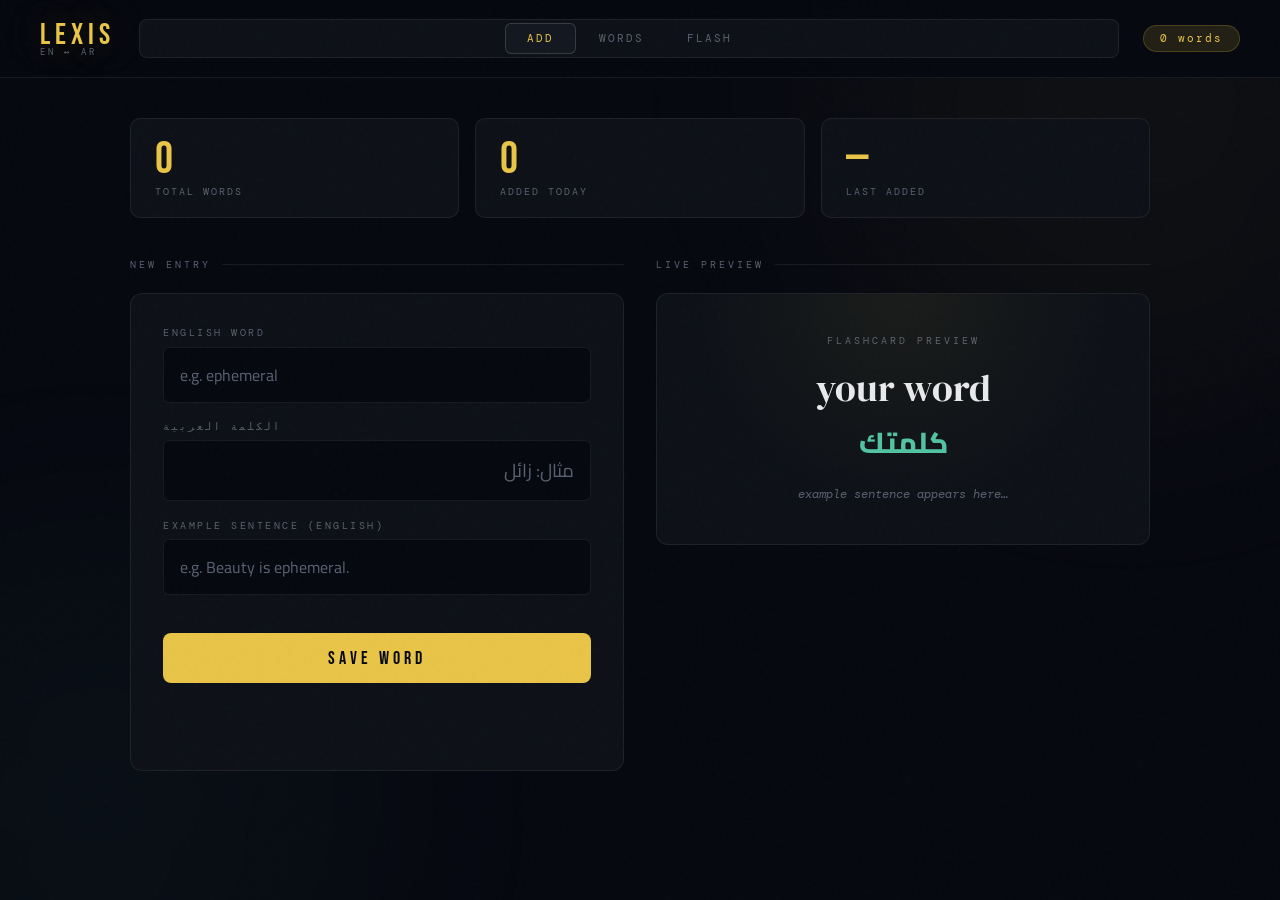
==== flashcard-app.html @ 3bc61e68 "initial commit" ====
<!doctype html>
<html lang="en">
  <head>
    <meta charset="UTF-8" />
    <meta name="viewport" content="width=device-width, initial-scale=1.0" />
    <title>LEXIS — EN↔AR Vocabulary</title>
    <link
      href="https://fonts.googleapis.com/css2?family=Bebas+Neue&family=DM+Serif+Display:ital@0;1&family=DM+Mono:wght@400;500&family=Cairo:wght@300;400;600;700;900&display=swap"
      rel="stylesheet"
    />
    <link rel="stylesheet" href="./style.css" />
  </head>
  <body>
    <div class="blob b1"></div>
    <div class="blob b2"></div>
    <div class="app">
      <header>
        <div class="logo">LEXIS<small>EN ↔ AR</small></div>
        <nav>
          <button class="active" onclick="show('add')">Add</button>
          <button onclick="show('list')">Words</button>
          <button onclick="show('flash')">Flash</button>
        </nav>
        <span class="badge" id="badge">0 words</span>
      </header>

      <main>
        <!-- ADD -->
        <div class="panel visible" id="panel-add">
          <div class="stats-strip">
            <div class="stat-box">
              <div class="sv" id="s-total">0</div>
              <div class="sl">Total Words</div>
            </div>
            <div class="stat-box">
              <div class="sv" id="s-today">0</div>
              <div class="sl">Added Today</div>
            </div>
            <div class="stat-box">
              <div class="sv" id="s-last">—</div>
              <div class="sl">Last Added</div>
            </div>
          </div>
          <div class="add-grid">
            <div>
              <div class="sec-lbl">New Entry</div>
              <div class="form-box">
                <div class="field">
                  <label>English Word</label
                  ><input
                    id="f-en"
                    type="text"
                    placeholder="e.g. ephemeral"
                    autocomplete="off"
                  />
                </div>
                <div class="field">
                  <label>الكلمة العربية</label
                  ><input
                    id="f-ar"
                    type="text"
                    class="ar"
                    placeholder="مثال: زائل"
                    dir="rtl"
                    autocomplete="off"
                  />
                </div>
                <div class="field">
                  <label>Example Sentence (English)</label
                  ><input
                    id="f-ex"
                    type="text"
                    placeholder="e.g. Beauty is ephemeral."
                    autocomplete="off"
                  />
                </div>
                <button class="save-btn" onclick="addWord()">SAVE WORD</button>
                <div class="toast" id="toast">
                  ✓ &nbsp; Word saved to your deck
                </div>
              </div>
            </div>
            <div>
              <div class="sec-lbl">Live Preview</div>
              <div class="preview-box">
                <div class="prev-tag">Flashcard Preview</div>
                <div class="prev-en" id="pv-en">your word</div>
                <div class="prev-ar" id="pv-ar">كلمتك</div>
                <div class="prev-ex" id="pv-ex">
                  example sentence appears here…
                </div>
              </div>
            </div>
          </div>
        </div>

        <!-- LIST -->
        <div class="panel" id="panel-list">
          <div class="list-bar">
            <div class="srch-wrap">
              <svg
                width="14"
                height="14"
                viewBox="0 0 24 24"
                fill="none"
                stroke="currentColor"
                stroke-width="2.5"
              >
                <circle cx="11" cy="11" r="8" />
                <path d="m21 21-4.35-4.35" />
              </svg>
              <input
                type="text"
                id="search"
                placeholder="Search English or Arabic…"
                oninput="renderList()"
              />
            </div>
            <span class="cnt-pill" id="cnt">0 words</span>
          </div>
          <div class="word-grid" id="word-grid"></div>
        </div>

        <!-- FLASH -->
        <div class="panel" id="panel-flash">
          <div id="flash-root"></div>
        </div>
      </main>
    </div>

    <script src="./main.js"></script>
  </body>
</html>
---- style.css ----
:root {
  --bg: #060810;
  --surface: #0d1117;
  --surface2: #131820;
  --border: rgba(255, 255, 255, 0.07);
  --border-bright: rgba(255, 255, 255, 0.15);
  --text: #e8eaf0;
  --text-dim: #5a6070;
  --text-mid: #9aa0b0;
  --accent: #e8c547;
  --accent-dim: rgba(232, 197, 71, 0.12);
  --accent2: #4fc3a1;
  --accent2-dim: rgba(79, 195, 161, 0.1);
  --red: #e85d47;
  --red-dim: rgba(232, 93, 71, 0.1);
}
*,
*::before,
*::after {
  margin: 0;
  padding: 0;
  box-sizing: border-box;
}
html {
  scroll-behavior: smooth;
}
body {
  font-family: "Cairo", sans-serif;
  background: var(--bg);
  color: var(--text);
  min-height: 100vh;
  overflow-x: hidden;
}
body::before {
  content: "";
  position: fixed;
  inset: 0;
  background-image: url("data:image/svg+xml,%3Csvg viewBox='0 0 256 256' xmlns='http://www.w3.org/2000/svg'%3E%3Cfilter id='n'%3E%3CfeTurbulence type='fractalNoise' baseFrequency='0.9' numOctaves='4' stitchTiles='stitch'/%3E%3C/filter%3E%3Crect width='100%25' height='100%25' filter='url(%23n)' opacity='0.04'/%3E%3C/svg%3E");
  pointer-events: none;
  z-index: 1000;
  opacity: 0.5;
}
.blob {
  position: fixed;
  border-radius: 50%;
  filter: blur(120px);
  pointer-events: none;
  z-index: 0;
}
.b1 {
  width: 600px;
  height: 600px;
  background: rgba(232, 197, 71, 0.04);
  top: -200px;
  right: -150px;
}
.b2 {
  width: 500px;
  height: 500px;
  background: rgba(79, 195, 161, 0.04);
  bottom: -150px;
  left: -150px;
}

.app {
  position: relative;
  z-index: 1;
  min-height: 100vh;
  display: flex;
  flex-direction: column;
}

/* HEADER */
header {
  display: grid;
  grid-template-columns: auto 1fr auto;
  align-items: center;
  gap: 1.5rem;
  padding: 1.2rem 2.5rem;
  border-bottom: 1px solid var(--border);
  position: sticky;
  top: 0;
  background: rgba(6, 8, 16, 0.9);
  backdrop-filter: blur(24px);
  z-index: 100;
}
.logo {
  font-family: "Bebas Neue", sans-serif;
  font-size: 1.9rem;
  letter-spacing: 5px;
  color: var(--accent);
  text-shadow: 0 0 40px rgba(232, 197, 71, 0.35);
  line-height: 1;
}
.logo small {
  display: block;
  font-family: "DM Mono", monospace;
  font-size: 0.58rem;
  letter-spacing: 3px;
  color: var(--text-dim);
  margin-top: -2px;
}
nav {
  display: flex;
  justify-content: center;
  gap: 2px;
  background: var(--surface);
  border: 1px solid var(--border);
  border-radius: 8px;
  padding: 3px;
}
nav button {
  padding: 0.45rem 1.3rem;
  border: none;
  border-radius: 6px;
  background: transparent;
  color: var(--text-dim);
  font-family: "DM Mono", monospace;
  font-size: 0.7rem;
  letter-spacing: 2px;
  text-transform: uppercase;
  cursor: pointer;
  transition: all 0.2s;
}
nav button:hover {
  color: var(--text);
}
nav button.active {
  background: var(--surface2);
  color: var(--accent);
  border: 1px solid var(--border-bright);
}
.badge {
  background: var(--accent-dim);
  border: 1px solid rgba(232, 197, 71, 0.2);
  color: var(--accent);
  font-family: "DM Mono", monospace;
  font-size: 0.68rem;
  letter-spacing: 2px;
  padding: 0.35rem 1rem;
  border-radius: 100px;
  white-space: nowrap;
}

main {
  flex: 1;
  padding: 2.5rem 2.5rem 5rem;
  max-width: 1100px;
  margin: 0 auto;
  width: 100%;
}

.panel {
  display: none;
  animation: fu 0.3s ease;
}
.panel.visible {
  display: block;
}
@keyframes fu {
  from {
    opacity: 0;
    transform: translateY(14px);
  }
  to {
    opacity: 1;
    transform: translateY(0);
  }
}

/* ── ADD PANEL ── */
.stats-strip {
  display: grid;
  grid-template-columns: repeat(3, 1fr);
  gap: 1rem;
  margin-bottom: 2.5rem;
}
.stat-box {
  background: var(--surface);
  border: 1px solid var(--border);
  border-radius: 10px;
  padding: 1.2rem 1.5rem;
}
.sv {
  font-family: "Bebas Neue", sans-serif;
  font-size: 2.8rem;
  color: var(--accent);
  line-height: 1;
}
.sl {
  font-family: "DM Mono", monospace;
  font-size: 0.62rem;
  letter-spacing: 2px;
  text-transform: uppercase;
  color: var(--text-dim);
  margin-top: 2px;
}

.add-grid {
  display: grid;
  grid-template-columns: 1fr 1fr;
  gap: 2rem;
  align-items: start;
}
@media (max-width: 680px) {
  .add-grid {
    grid-template-columns: 1fr;
  }
}

.sec-lbl {
  font-family: "DM Mono", monospace;
  font-size: 0.65rem;
  letter-spacing: 3px;
  text-transform: uppercase;
  color: var(--text-dim);
  margin-bottom: 1.4rem;
  display: flex;
  align-items: center;
  gap: 0.7rem;
}
.sec-lbl::after {
  content: "";
  flex: 1;
  height: 1px;
  background: var(--border);
}

.form-box {
  background: var(--surface);
  border: 1px solid var(--border);
  border-radius: 12px;
  padding: 2rem;
  transition: border-color 0.3s;
}
.form-box:focus-within {
  border-color: var(--border-bright);
}

.field {
  margin-bottom: 1.1rem;
}
.field:last-of-type {
  margin-bottom: 0;
}
.field label {
  display: block;
  font-family: "DM Mono", monospace;
  font-size: 0.62rem;
  letter-spacing: 2.5px;
  text-transform: uppercase;
  color: var(--text-dim);
  margin-bottom: 0.45rem;
}
.field input {
  width: 100%;
  background: var(--bg);
  border: 1px solid var(--border);
  border-radius: 6px;
  padding: 0.75rem 1rem;
  color: var(--text);
  font-family: "Cairo", sans-serif;
  font-size: 1rem;
  transition:
    border-color 0.2s,
    box-shadow 0.2s;
}
.field input::placeholder {
  color: var(--text-dim);
}
.field input:focus {
  outline: none;
  border-color: rgba(232, 197, 71, 0.4);
  box-shadow: 0 0 0 3px rgba(232, 197, 71, 0.05);
}
.field input.ar {
  direction: rtl;
  font-size: 1.15rem;
}
.field input.ar:focus {
  border-color: rgba(79, 195, 161, 0.4);
  box-shadow: 0 0 0 3px rgba(79, 195, 161, 0.05);
}

.save-btn {
  width: 100%;
  margin-top: 1.3rem;
  padding: 0.9rem;
  background: var(--accent);
  color: var(--bg);
  border: none;
  border-radius: 8px;
  font-family: "Bebas Neue", sans-serif;
  font-size: 1.1rem;
  letter-spacing: 4px;
  cursor: pointer;
  transition:
    opacity 0.2s,
    transform 0.15s;
}
.save-btn:hover {
  opacity: 0.9;
}
.save-btn:active {
  transform: scale(0.98);
}

.toast {
  display: flex;
  align-items: center;
  gap: 0.5rem;
  margin-top: 0.9rem;
  padding: 0.7rem 1rem;
  background: var(--accent2-dim);
  border: 1px solid rgba(79, 195, 161, 0.2);
  border-radius: 6px;
  color: var(--accent2);
  font-family: "DM Mono", monospace;
  font-size: 0.75rem;
  letter-spacing: 1px;
  opacity: 0;
  transform: translateY(4px);
  transition: all 0.3s;
}
.toast.show {
  opacity: 1;
  transform: translateY(0);
}

/* Preview */
.preview-box {
  background: var(--surface);
  border: 1px solid var(--border);
  border-radius: 12px;
  padding: 2.5rem 2rem;
  min-height: 240px;
  display: flex;
  flex-direction: column;
  align-items: center;
  justify-content: center;
  text-align: center;
  position: relative;
  overflow: hidden;
}
.preview-box::before {
  content: "";
  position: absolute;
  inset: 0;
  background: radial-gradient(
    ellipse at 50% 0%,
    rgba(232, 197, 71, 0.06) 0%,
    transparent 60%
  );
  pointer-events: none;
}
.prev-tag {
  font-family: "DM Mono", monospace;
  font-size: 0.6rem;
  letter-spacing: 3px;
  text-transform: uppercase;
  color: var(--text-dim);
  margin-bottom: 1.2rem;
}
.prev-en {
  font-family: "DM Serif Display", serif;
  font-size: 2.4rem;
  color: var(--text);
  line-height: 1.1;
  margin-bottom: 0.4rem;
  transition: all 0.25s;
}
.prev-ar {
  font-size: 1.8rem;
  font-weight: 800;
  color: var(--accent2);
  direction: rtl;
  margin-bottom: 0.9rem;
  transition: all 0.25s;
}
.prev-ex {
  font-family: "DM Mono", monospace;
  font-size: 0.76rem;
  color: var(--text-dim);
  font-style: italic;
  max-width: 260px;
  line-height: 1.7;
  transition: all 0.25s;
}

/* ── LIST PANEL ── */
.list-bar {
  display: flex;
  gap: 1rem;
  margin-bottom: 1.5rem;
  align-items: center;
}
.srch-wrap {
  flex: 1;
  position: relative;
}
.srch-wrap svg {
  position: absolute;
  left: 1rem;
  top: 50%;
  transform: translateY(-50%);
  opacity: 0.3;
}
.srch-wrap input {
  width: 100%;
  background: var(--surface);
  border: 1px solid var(--border);
  border-radius: 8px;
  padding: 0.7rem 1rem 0.7rem 2.6rem;
  color: var(--text);
  font-family: "Cairo", sans-serif;
  font-size: 0.9rem;
  transition: border-color 0.2s;
}
.srch-wrap input::placeholder {
  color: var(--text-dim);
}
.srch-wrap input:focus {
  outline: none;
  border-color: var(--border-bright);
}
.cnt-pill {
  background: var(--surface2);
  border: 1px solid var(--border);
  border-radius: 100px;
  padding: 0.45rem 1rem;
  font-family: "DM Mono", monospace;
  font-size: 0.7rem;
  color: var(--text-dim);
  letter-spacing: 1px;
  white-space: nowrap;
}
.word-grid {
  display: grid;
  grid-template-columns: repeat(auto-fill, minmax(270px, 1fr));
  gap: 1rem;
}
.wcard {
  background: var(--surface);
  border: 1px solid var(--border);
  border-radius: 10px;
  padding: 1.4rem;
  position: relative;
  transition:
    border-color 0.25s,
    transform 0.2s;
  overflow: hidden;
}
.wcard::before {
  content: "";
  position: absolute;
  top: 0;
  left: 0;
  right: 0;
  height: 2px;
  background: linear-gradient(90deg, var(--accent), var(--accent2));
  opacity: 0;
  transition: opacity 0.25s;
}
.wcard:hover {
  border-color: var(--border-bright);
  transform: translateY(-2px);
}
.wcard:hover::before {
  opacity: 1;
}
.wc-en {
  font-family: "DM Serif Display", serif;
  font-size: 1.4rem;
  color: var(--text);
  margin-bottom: 0.25rem;
}
.wc-ar {
  font-size: 1.15rem;
  font-weight: 700;
  color: var(--accent2);
  direction: rtl;
  margin-bottom: 0.8rem;
}
.wc-ex {
  font-family: "DM Mono", monospace;
  font-size: 0.7rem;
  color: var(--text-dim);
  font-style: italic;
  line-height: 1.6;
  border-top: 1px solid var(--border);
  padding-top: 0.75rem;
}
.wc-del {
  position: absolute;
  top: 1rem;
  right: 1rem;
  background: transparent;
  border: 1px solid transparent;
  border-radius: 6px;
  width: 26px;
  height: 26px;
  display: flex;
  align-items: center;
  justify-content: center;
  cursor: pointer;
  color: var(--text-dim);
  font-size: 0.75rem;
  transition: all 0.2s;
  opacity: 0;
}
.wcard:hover .wc-del {
  opacity: 1;
}
.wc-del:hover {
  background: var(--red-dim);
  border-color: rgba(232, 93, 71, 0.3);
  color: var(--red);
}
.empty-msg {
  grid-column: 1/-1;
  text-align: center;
  padding: 5rem 2rem;
  color: var(--text-dim);
  font-family: "DM Mono", monospace;
  font-size: 0.82rem;
  letter-spacing: 1px;
  line-height: 2.2;
}
.empty-msg span {
  display: block;
  font-family: "Bebas Neue", sans-serif;
  font-size: 3.5rem;
  letter-spacing: 4px;
  color: var(--border-bright);
  margin-bottom: 0.5rem;
}

/* ── FLASH PANEL ── */
.flash-wrap {
  display: grid;
  grid-template-columns: 1fr 300px;
  gap: 2rem;
  align-items: start;
}
@media (max-width: 780px) {
  .flash-wrap {
    grid-template-columns: 1fr;
  }
}

.flash-top {
  display: flex;
  align-items: center;
  gap: 1rem;
  margin-bottom: 1.2rem;
}
.fpos {
  font-family: "Bebas Neue", sans-serif;
  font-size: 1.2rem;
  letter-spacing: 2px;
  color: var(--text-dim);
  white-space: nowrap;
}
.fpos strong {
  color: var(--accent);
  font-size: 2rem;
}
.prog-track {
  flex: 1;
  height: 3px;
  background: var(--surface2);
  border-radius: 2px;
  overflow: hidden;
}
.prog-bar {
  height: 100%;
  background: linear-gradient(90deg, var(--accent), var(--accent2));
  border-radius: 2px;
  transition: width 0.5s cubic-bezier(0.4, 0, 0.2, 1);
}

/* CARD 3D */
.scene {
  perspective: 1400px;
  cursor: pointer;
  margin-bottom: 1.5rem;
  user-select: none;
}
.flipper {
  position: relative;
  width: 100%;
  padding-top: 56%;
  transform-style: preserve-3d;
  transition: transform 0.7s cubic-bezier(0.4, 0, 0.2, 1);
}
.flipper.flipped {
  transform: rotateY(180deg);
}
.face {
  position: absolute;
  inset: 0;
  backface-visibility: hidden;
  border-radius: 16px;
  display: flex;
  flex-direction: column;
  align-items: center;
  justify-content: center;
  padding: 3rem;
  overflow: hidden;
}
.face-f {
  background: var(--surface);
  border: 1px solid var(--border);
}
.face-f::before {
  content: "";
  position: absolute;
  inset: 0;
  background: radial-gradient(
    ellipse at 30% 15%,
    rgba(232, 197, 71, 0.07) 0%,
    transparent 55%
  );
}
.face-f::after {
  content: "EN";
  position: absolute;
  bottom: 1.2rem;
  right: 1.5rem;
  font-family: "Bebas Neue", sans-serif;
  font-size: 5rem;
  color: rgba(255, 255, 255, 0.025);
  letter-spacing: 6px;
}
.face-b {
  background: linear-gradient(140deg, #0c1a14 0%, #09141f 100%);
  border: 1px solid rgba(79, 195, 161, 0.12);
  transform: rotateY(180deg);
}
.face-b::before {
  content: "";
  position: absolute;
  inset: 0;
  background: radial-gradient(
    ellipse at 70% 85%,
    rgba(79, 195, 161, 0.09) 0%,
    transparent 55%
  );
}
.face-b::after {
  content: "AR";
  position: absolute;
  bottom: 1.2rem;
  left: 1.5rem;
  font-family: "Bebas Neue", sans-serif;
  font-size: 5rem;
  color: rgba(79, 195, 161, 0.04);
  letter-spacing: 6px;
}
.ctag {
  position: absolute;
  top: 1.3rem;
  left: 1.6rem;
  font-family: "DM Mono", monospace;
  font-size: 0.6rem;
  letter-spacing: 3px;
  text-transform: uppercase;
  color: var(--text-dim);
}
.face-b .ctag {
  color: rgba(79, 195, 161, 0.35);
  left: auto;
  right: 1.6rem;
}
.c-en-w {
  font-family: "DM Serif Display", serif;
  font-size: clamp(1.9rem, 5vw, 3.5rem);
  color: var(--text);
  text-align: center;
  line-height: 1.1;
  margin-bottom: 0.9rem;
  position: relative;
}
.c-en-ex {
  font-family: "DM Mono", monospace;
  font-size: 0.8rem;
  color: var(--text-dim);
  font-style: italic;
  text-align: center;
  max-width: 85%;
  line-height: 1.7;
  position: relative;
}
.c-ar-w {
  font-size: clamp(2rem, 5vw, 3.2rem);
  font-weight: 900;
  color: var(--accent2);
  text-align: center;
  direction: rtl;
  line-height: 1.2;
  position: relative;
  text-shadow: 0 0 50px rgba(79, 195, 161, 0.25);
}
.flip-hint {
  text-align: center;
  font-family: "DM Mono", monospace;
  font-size: 0.65rem;
  letter-spacing: 2.5px;
  color: var(--text-dim);
  text-transform: uppercase;
  margin-bottom: 1.3rem;
}
.flip-hint span {
  display: inline-block;
  animation: bob 1.8s ease-in-out infinite;
}
@keyframes bob {
  0%,
  100% {
    transform: translateY(0);
  }
  50% {
    transform: translateY(-3px);
  }
}
.card-acts {
  display: grid;
  grid-template-columns: 1fr 1fr 1fr;
  gap: 0.7rem;
}
.ca {
  padding: 0.72rem;
  border-radius: 8px;
  border: 1px solid var(--border);
  background: var(--surface);
  color: var(--text-mid);
  font-family: "DM Mono", monospace;
  font-size: 0.68rem;
  letter-spacing: 1.5px;
  text-transform: uppercase;
  cursor: pointer;
  transition: all 0.2s;
  display: flex;
  align-items: center;
  justify-content: center;
  gap: 0.4rem;
}
.ca:hover:not(:disabled) {
  border-color: var(--border-bright);
  color: var(--text);
  background: var(--surface2);
}
.ca:disabled {
  opacity: 0.2;
  cursor: not-allowed;
}
.ca.flip {
  background: var(--accent-dim);
  border-color: rgba(232, 197, 71, 0.2);
  color: var(--accent);
}
.ca.flip:hover {
  background: rgba(232, 197, 71, 0.2);
}

/* SIDEBAR */
.sidebar {
  display: flex;
  flex-direction: column;
  gap: 1rem;
}
.sbox {
  background: var(--surface);
  border: 1px solid var(--border);
  border-radius: 10px;
  padding: 1.4rem;
}
.stitle {
  font-family: "DM Mono", monospace;
  font-size: 0.62rem;
  letter-spacing: 2.5px;
  text-transform: uppercase;
  color: var(--text-dim);
  margin-bottom: 1rem;
}
.tog-row {
  display: flex;
  align-items: center;
  justify-content: space-between;
  margin-bottom: 0.9rem;
  font-size: 0.85rem;
  color: var(--text-mid);
}
.tog {
  position: relative;
  width: 38px;
  height: 22px;
  cursor: pointer;
}
.tog input {
  opacity: 0;
  width: 0;
  height: 0;
}
.tog-track {
  position: absolute;
  inset: 0;
  background: var(--surface2);
  border: 1px solid var(--border);
  border-radius: 100px;
  transition: background 0.3s;
}
.tog input:checked + .tog-track {
  background: var(--accent);
  border-color: var(--accent);
}
.tog-thumb {
  position: absolute;
  top: 3px;
  left: 3px;
  width: 14px;
  height: 14px;
  background: white;
  border-radius: 50%;
  transition: transform 0.3s;
}
.tog input:checked ~ .tog-thumb {
  transform: translateX(16px);
}
.rst-btn {
  width: 100%;
  padding: 0.65rem;
  border-radius: 6px;
  border: 1px solid var(--border);
  background: transparent;
  color: var(--text-mid);
  font-family: "DM Mono", monospace;
  font-size: 0.68rem;
  letter-spacing: 1.5px;
  text-transform: uppercase;
  cursor: pointer;
  transition: all 0.2s;
}
.rst-btn:hover {
  border-color: var(--accent);
  color: var(--accent);
}
.deck-list {
  display: flex;
  flex-direction: column;
  gap: 3px;
  max-height: 320px;
  overflow-y: auto;
}
.deck-list::-webkit-scrollbar {
  width: 3px;
}
.deck-list::-webkit-scrollbar-thumb {
  background: var(--border-bright);
  border-radius: 2px;
}
.di {
  display: flex;
  align-items: center;
  gap: 0.7rem;
  padding: 0.45rem 0.6rem;
  border-radius: 6px;
  cursor: pointer;
  transition: background 0.15s;
  border: 1px solid transparent;
}
.di:hover {
  background: var(--surface2);
}
.di.cur {
  background: var(--accent-dim);
  border-color: rgba(232, 197, 71, 0.15);
}
.di-n {
  font-family: "DM Mono", monospace;
  font-size: 0.62rem;
  color: var(--text-dim);
  min-width: 20px;
}
.di.cur .di-n {
  color: var(--accent);
}
.di-w {
  font-size: 0.83rem;
  color: var(--text-mid);
}
.di.cur .di-w {
  color: var(--text);
  font-weight: 600;
}

.no-flash {
  text-align: center;
  padding: 5rem 2rem;
  color: var(--text-dim);
}
.no-flash big {
  display: block;
  font-family: "Bebas Neue", sans-serif;
  font-size: 4rem;
  letter-spacing: 5px;
  color: var(--border-bright);
  margin-bottom: 0.5rem;
}
.no-flash p {
  font-family: "DM Mono", monospace;
  font-size: 0.8rem;
  letter-spacing: 1px;
}

@media (max-width: 580px) {
  header {
    padding: 1rem;
    grid-template-columns: auto 1fr;
  }
  .badge {
    display: none;
  }
  main {
    padding: 1.5rem 1rem 4rem;
  }
  .stats-strip {
    gap: 0.6rem;
  }
  .sv {
    font-size: 2rem;
  }
  .face {
    padding: 1.5rem;
  }
}
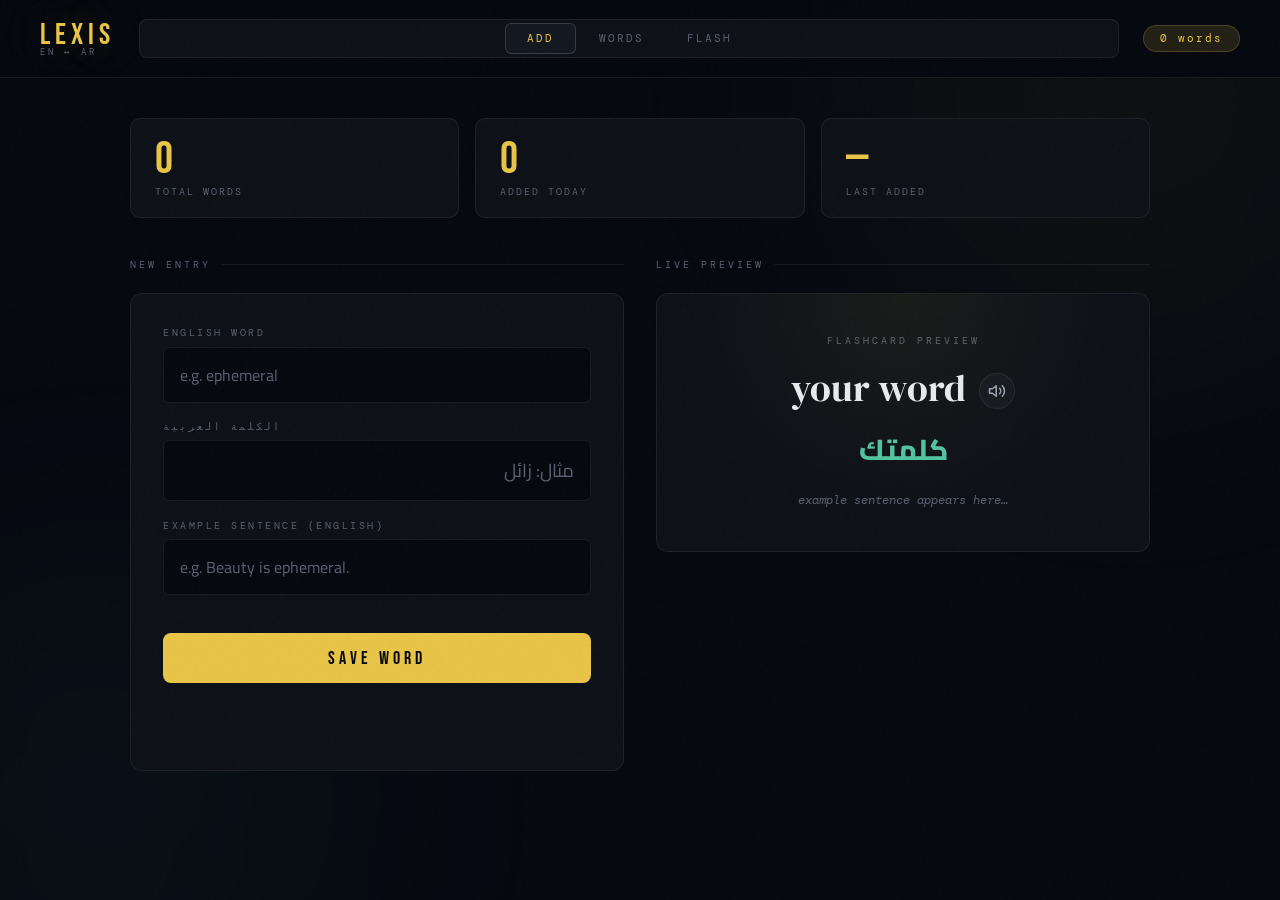
==== commit 836f23a8: "add voice for each word" ====
--- a/flashcard-app.html
+++ b/flashcard-app.html
@@ -84,7 +84,16 @@
               <div class="sec-lbl">Live Preview</div>
               <div class="preview-box">
                 <div class="prev-tag">Flashcard Preview</div>
-                <div class="prev-en" id="pv-en">your word</div>
+                <div class="prev-en-wrap">
+                  <div class="prev-en" id="pv-en">your word</div>
+                  <button class="speak-btn" onclick="speak(document.getElementById('pv-en').textContent, event)" title="Listen">
+                    <svg width="18" height="18" viewBox="0 0 24 24" fill="none" stroke="currentColor" stroke-width="2" stroke-linecap="round" stroke-linejoin="round">
+                      <polygon points="11 5 6 9 2 9 2 15 6 15 11 19 11 5"></polygon>
+                      <path d="M15.54 8.46a5 5 0 0 1 0 7.07"></path>
+                      <path d="M19.07 4.93a10 10 0 0 1 0 14.14"></path>
+                    </svg>
+                  </button>
+                </div>
                 <div class="prev-ar" id="pv-ar">كلمتك</div>
                 <div class="prev-ex" id="pv-ex">
                   example sentence appears here…
--- a/style.css
+++ b/style.css
@@ -934,3 +934,64 @@
     padding: 1.5rem;
   }
 }
+
+/* ── SPEECH TEXT-TO-SPEECH (TTS) BUTTONS ── */
+.speak-btn {
+  background: var(--surface2);
+  border: 1px solid var(--border);
+  color: var(--text-mid);
+  border-radius: 50%;
+  width: 36px;
+  height: 36px;
+  display: inline-flex;
+  align-items: center;
+  justify-content: center;
+  cursor: pointer;
+  transition: all 0.2s cubic-bezier(0.4, 0, 0.2, 1);
+  padding: 0;
+}
+.speak-btn:hover {
+  background: rgba(232, 197, 71, 0.08);
+  border-color: rgba(232, 197, 71, 0.4);
+  color: var(--accent);
+  transform: scale(1.08);
+  box-shadow: 0 0 12px rgba(232, 197, 71, 0.15);
+}
+.speak-btn:active {
+  transform: scale(0.95);
+}
+.speak-btn svg {
+  display: block;
+}
+
+/* Compact layout for list cards */
+.speak-btn.sm {
+  width: 26px;
+  height: 26px;
+}
+.speak-btn.sm svg {
+  width: 12px;
+  height: 12px;
+}
+
+/* Layout Wrappers */
+.prev-en-wrap {
+  display: flex;
+  align-items: center;
+  gap: 0.8rem;
+  margin-bottom: 0.4rem;
+}
+.wc-en-wrap {
+  display: flex;
+  align-items: center;
+  gap: 0.6rem;
+  margin-bottom: 0.25rem;
+}
+.c-en-wrap {
+  display: flex;
+  align-items: center;
+  gap: 1rem;
+  margin-bottom: 0.9rem;
+  justify-content: center;
+}
+
